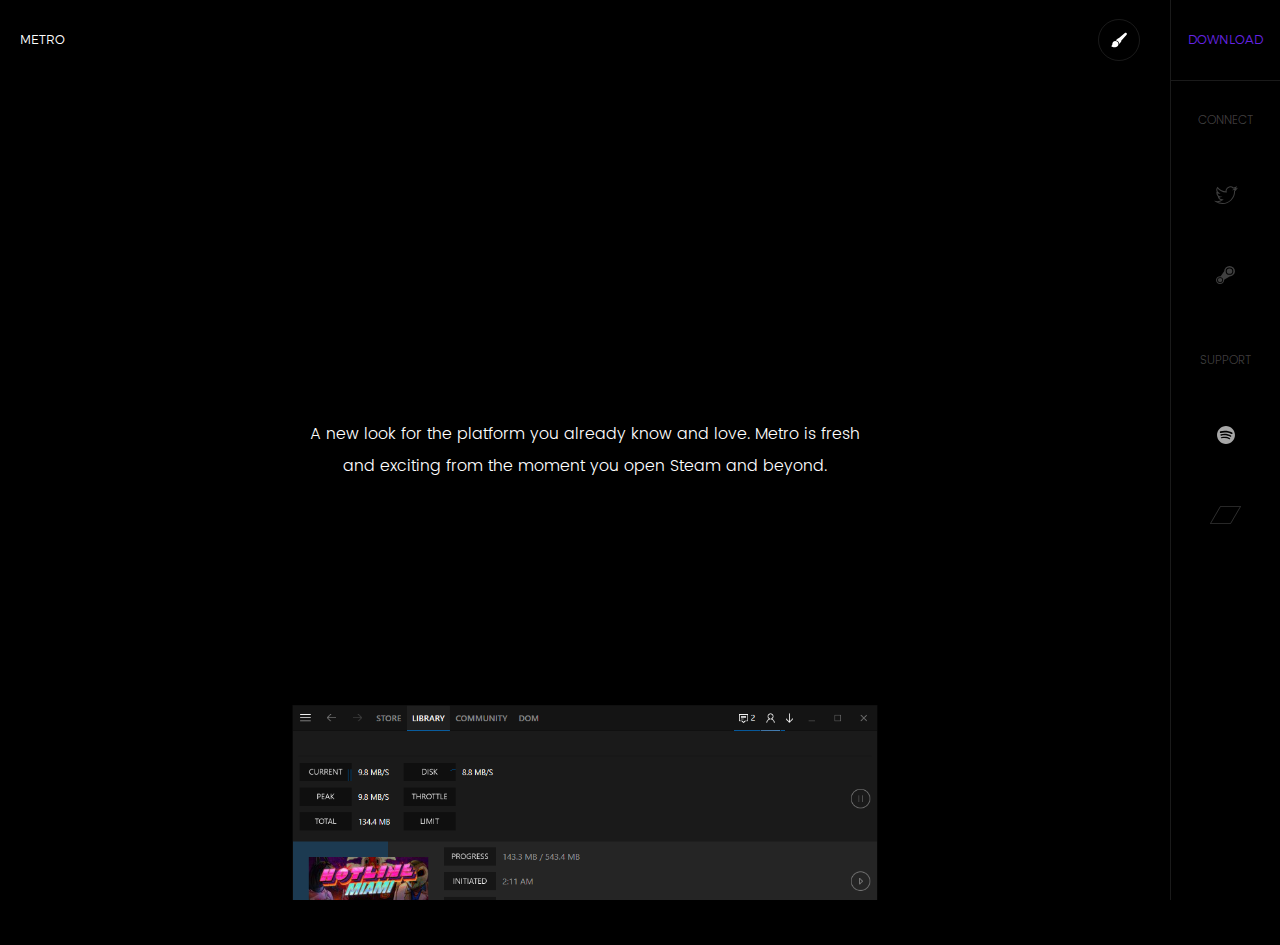
==== public/index.html @ 8f4e3777 "Add Firebase hosting support." ====
<!doctype html>
<html lang="en">
  <head>
    <meta charset="utf-8">
    <title>Metro</title>
    <meta name="description" content="Metro for Steam">
    <meta name="author" content="Dominic Minischetti">
    <meta name="viewport" content="width=device-width, height=device-height, initial-scale=1.0, minimum-scale=1.0, maximum-scale=1.0, user-scalable=no">
    <link rel="stylesheet" href="css/style.css">
    <link rel="shortcut icon" href="assets/favicon.ico" type="image/x-icon">
    <link rel="icon" href="assets/favicon.png" type="image/png">
    <script type="text/javascript">
			var _gaq = _gaq || [];
			_gaq.push(['_setAccount', 'UA-35796782-1']);
			_gaq.push(['_trackPageview']);

			(function() {
				var ga = document.createElement('script'); ga.type = 'text/javascript'; ga.async = true;
				ga.src = ('https:' == document.location.protocol ? 'https://ssl' : 'http://www') + '.google-analytics.com/ga.js';
				var s = document.getElementsByTagName('script')[0]; s.parentNode.insertBefore(ga, s);
			})();
		</script>
	    <script async src="//pagead2.googlesyndication.com/pagead/js/adsbygoogle.js"></script>
        <script>
             (adsbygoogle = window.adsbygoogle || []).push({
                  google_ad_client: "ca-pub-6558198868132040",
                  enable_page_level_ads: true
             });
        </script>
  </head>
  <body>
    <nav>
      <h1>Metro</h1>
      <!--
      <div>
        <span id="personalize-toggle" class="icon-container flash">
          <img class="icon" src="assets/brush.svg"/>
        </span>
      </div>
      -->
      <div>
        <a href="personalize" id="personalize-toggle" class="icon-container flash">
          <img class="icon" src="assets/brush.svg"/>
        </a>
      </div>
    </nav>
    <div class="video-container">
      <span class="action flash video-toggle">Close</span>
      <iframe width="1280" height="720" src="https://www.youtube.com/embed/JkU-_6MMcXQ?enablejsapi=1" frameborder="0" allowfullscreen></iframe>
      <div class="dim"></div>
    </div>
    <div id="personalize" class="personalize-container hidden">
      <span class="action flash">Save</span>
      <div class="section">
        <div class="row color">
          <span class="swatch"></span>
          <span class="swatch"></span>
          <span class="swatch"></span>
          <span class="swatch"></span>
          <span class="swatch"></span>
          <span class="swatch"></span>
          <span class="swatch"></span>
          <span class="swatch"></span>
        </div>
        <div class="row decal">
          <span class="swatch"></span>
          <span class="swatch"></span>
          <span class="swatch"></span>
          <span class="swatch"></span>
          <span class="swatch"></span>
          <span class="swatch"></span>
          <span class="swatch"></span>
          <span class="swatch"></span>
        </div>
        <div class="row list">
          <div class="fonts">
            <span>Segoe UI</span>
            <span>Segoe UI</span>
            <span>Segoe UI</span>
            <span>Segoe UI</span>
            <span>Segoe UI</span>
            <span>Segoe UI</span>
          </div>
        </div>
        <div class="row grid">
          <div class="option enabled">
            <div class="check">
              <img src="assets/check.svg"/>
            </div>
            <span>Display a Download Indicator</span>
          </div>
          <div class="option">
            <div class="check">
              <img src="assets/check.svg"/>
            </div>
            <span>Dim Uninstalled Artwork</span>
          </div>
        </div>
      </div>
    </div>
    <div id="home" class="container">
      <div class="section">
        <div class="content">
          <p>A new look for the platform you already know and love. Metro is fresh and exciting from the moment you open Steam and beyond.</p>
          <img src="assets/downloads.png"/>
        </div>
      </div>
      <div class="sidebar">
        <a href="https://github.com/minischetti/metro-for-steam/archive/v4.4.zip" class="item important flash">Download</a>
        <span class="item label">Connect</span>
        <a href="https://twitter.com/ThisIsDomDraper" target="_blank" class="item">
          <img class="icon" src="assets/twitter.svg"/>
        </a>
        <a href="http://steamcommunity.com/groups/metroforsteam" target="_blank" class="item">
          <img class="icon" src="assets/steam.svg"/>
        </a>
        <div class="item label tooltip-container">
          <span>Support</span>
          <div class="tooltip">
            <span>If you<img src="assets/heart.svg"/>Metro</span>
          </div>
        </div>
        <a href="https://open.spotify.com/artist/1GlPi96MqVKPUm0Aonkhw1/" target="_blank" class="item">
          <img class="icon" src="assets/spotify.svg"/>
        </a>
        <a href="https://domdraper.bandcamp.com/" target="_blank" class="item">
          <img class="icon" src="assets/bandcamp.svg"/>
        </a>
      </div>
    </div>
    <script src="js/jquery.js"></script>
    <script src="js/custom.js"></script>
  </body>
</html>
---- public/css/style.css ----
@font-face{font-family:'Montserrat';src:url("../fonts/Montserrat-Regular.woff") format('woff');src:url("../fonts/Montserrat-Regular.woff2") format('woff2')}@font-face{font-family:'Montserrat Light';src:url("../fonts/Montserrat-Light.woff") format('woff');src:url("../fonts/Montserrat-Light.woff2") format('woff2')}@font-face{font-family:'Poppins';src:local('Poppins Light'),local('Poppins-Light'),url("../fonts/Poppins.woff2") format('woff2'),url("../fonts/Poppins") format('woff')}.hidden{opacity:0;visibility:hidden}.visible{opacity:1;visibility:visible}#personalize-toggle,.button,.action,.label{cursor:pointer}::selection{color:#fff;background-color:#6624e2}html,body{margin:0;padding:0}html,body,.container,.dim{width:100%;height:100%}html{font-size:10px}body{font-family:'Poppins',sans-serif;font-size:1.6rem;font-weight:300;background-color:#000;color:#fff;overflow:hidden}h1,h2,h3{font-family:'Montserrat Light',sans-serif;font-weight:400;text-transform:uppercase}h1,h2{margin:0}h1{font-size:4.8rem}h2{text-align:center;font-size:3.6rem}h3{text-align:center;font-size:1.8rem}a{color:inherit;text-decoration:none}p{line-height:2}nav,nav div,.container,.section,.sidebar,.icon-container{display:flex}.content,.icon,nav h1,nav div{margin:auto}nav,.sidebar{box-sizing:border-box}nav{position:absolute;width:calc(100% - 12rem);height:8rem;padding:0 2rem 0 2rem;justify-content:space-between;z-index:3;}nav h1,nav div{flex:1}nav h1{user-select:none;pointer-events:none;font-size:1.2rem}nav div{justify-content:flex-end}nav .icon-container{width:4rem;height:4rem;border:1px solid rgba(255,255,255,0.1);border-radius:50%;z-index:0}.container{transition:.25s all ease}.shrink{opacity:0;visibility:hidden;transform:scale(.9)}.section{position:relative;width:100%;height:100%;}.section .button{display:inline-block;font-size:1.2rem;text-transform:uppercase;border:1px solid rgba(255,255,255,0.1);padding:1rem 2rem}.flash{position:relative;overflow:hidden;}.flash:after{z-index:0;transition:.25s all ease;content:"";position:absolute;top:50%;left:50%;transform:translate(-50%,-50%);top:0;width:100%;height:100%;background-color:rgba(255,255,255,0.1);transform:translate(-50%,-100%)}.flash:hover:after{transform:translate(-50%,100%)}.content{text-align:center;width:35%;}.content img{width:35%;position:absolute;left:50%;bottom:0;transform:translateX(-50%)}.sidebar{width:12rem;border-left:1px solid rgba(255,255,255,0.1);font-size:1.2rem;flex-direction:column;background-color:#000;}.sidebar .item{width:100%;height:8rem;min-height:8rem;line-height:8rem;text-align:center;text-transform:uppercase;color:rgba(255,255,255,0.25)}.sidebar .label{position:relative}.sidebar .tooltip-container .tooltip{animation:4s tooltipTeaser ease;opacity:0;visibility:hidden;color:rgba(255,255,255,0.25);position:absolute;top:0;right:75%;width:20rem;height:100%;background-color:rgba(255,255,255,0.05);z-index:-1;transition:.25s all ease;}.sidebar .tooltip-container .tooltip span img{animation:1s pulse infinite;vertical-align:sub;margin:0 .75rem}.sidebar .tooltip-container:hover .tooltip{opacity:1;visibility:visible;right:100%}.sidebar .important{font-family:'Montserrat Light',sans-serif;color:#6624e2;border-bottom:1px solid rgba(255,255,255,0.1)}.sidebar .item .icon{transition:.25s all ease;filter:grayscale(1)}.sidebar .item:hover .icon{filter:grayscale(0)}.video-container{position:fixed;z-index:3;top:0;left:0;width:100%;height:100%;transform:scale(1.1);opacity:0;visibility:hidden;transition:.25s all ease;background-color:#000;}.video-container.open{opacity:1;visibility:visible;transform:scale(1)}.video-container .dim{position:fixed;top:0;left:0;opacity:0;visibility:hidden;z-index:2}iframe{position:absolute;top:50%;left:50%;transform:translate(-50%,-50%);position:fixed;transition:.25s all ease;opacity:0;visibility:hidden;z-index:2;width:1280px;height:720px}.action{position:absolute;right:0;width:12rem;height:8rem;line-height:8rem;font-size:1.2rem;font-weight:600;color:#6624e2;text-transform:uppercase;text-align:center;border:1px solid rgba(255,255,255,0.1);border-top:0;border-right:0;z-index:3;background-color:#000}.open{opacity:1;visibility:visible}@media (max-width:1440px){.content{width:50%;}.content img{width:50%}}@media (max-width:1024px){.content{width:75%;}.content img{width:75%}}@media (max-width:768px){nav div,.sidebar{display:none}.content{width:90%;}.content img{width:90%}}@media (max-width:768px) and (orientation:landscape){.content{width:90%;}.content img{display:none}}.personalize-container{position:absolute;width:100%;height:100%;transition:.25s all ease;transform:scale(1.1);z-index:1;}.personalize-container .section{margin-right:12rem;display:flex;flex-direction:column;justify-content:center}.personalize-container.open{opacity:1;visibility:visible;transform:scale(1)}.personalize-container .dim{position:fixed;top:0;left:0;opacity:0;visibility:hidden;z-index:2}.list{box-sizing:border-box;font-family:'Montserrat Light';text-transform:uppercase;font-size:1.4rem;padding:0 2rem;}.list .fonts{display:flex;flex-direction:column;overflow:hidden}.list span{line-height:4rem}.row{display:flex;position:relative;margin:0 auto 2rem;}.row:after{position:absolute;font-family:'Montserrat Light';text-transform:uppercase;text-align:right;font-size:1.4rem;line-height:4rem;text-align:right;top:0;left:-10rem;width:9rem;height:100%;padding-right:1rem;box-sizing:border-box;}.color.row:after{content:"Color"}.decal.row:after{content:"Decal"}.list.row:after{content:"Font"}.grid.row:after{content:"Grid View"}.row.list{width:39rem;height:20rem;background-color:rgba(255,255,255,0.05)}.row.grid{font-family:'Montserrat Light';text-transform:uppercase;font-size:1.4rem;flex-direction:column;}.row.grid .option{display:flex;width:39rem;height:4rem;line-height:4rem;margin-bottom:1rem;color:rgba(255,255,255,0.1);}.row.grid .option .check{display:flex;width:4rem;height:4rem;margin-right:2rem;border:1px solid rgba(255,255,255,0.1);}.row.grid .option .check img{width:18px;opacity:0;visibility:hidden;margin:auto}.row.grid .option.enabled.option{color:#fff;}.row.grid .option.enabled.option img{opacity:1;visibility:visible}.row .swatch{-webkit-appearance:none;width:4rem;height:4rem;background-color:#f00;margin:0 1rem 0 0;}.row .swatch:checked,.row .swatch:active,.row .swatch:focus{outline:0}.row .swatch:checked{opacity:.5}.row .swatch:last-child{margin-right:0}@keyframes pulse{0%{transform:scale(1)}20%{transform:scale(1.1)}30%{transform:scale(1)}40%{transform:scale(1.1)}}@keyframes tooltipTeaser{25%{opacity:1;visibility:visible;right:100%}75%{opacity:1;visibility:visible;right:100%}}/*# sourceMappingURL=style.css.map */
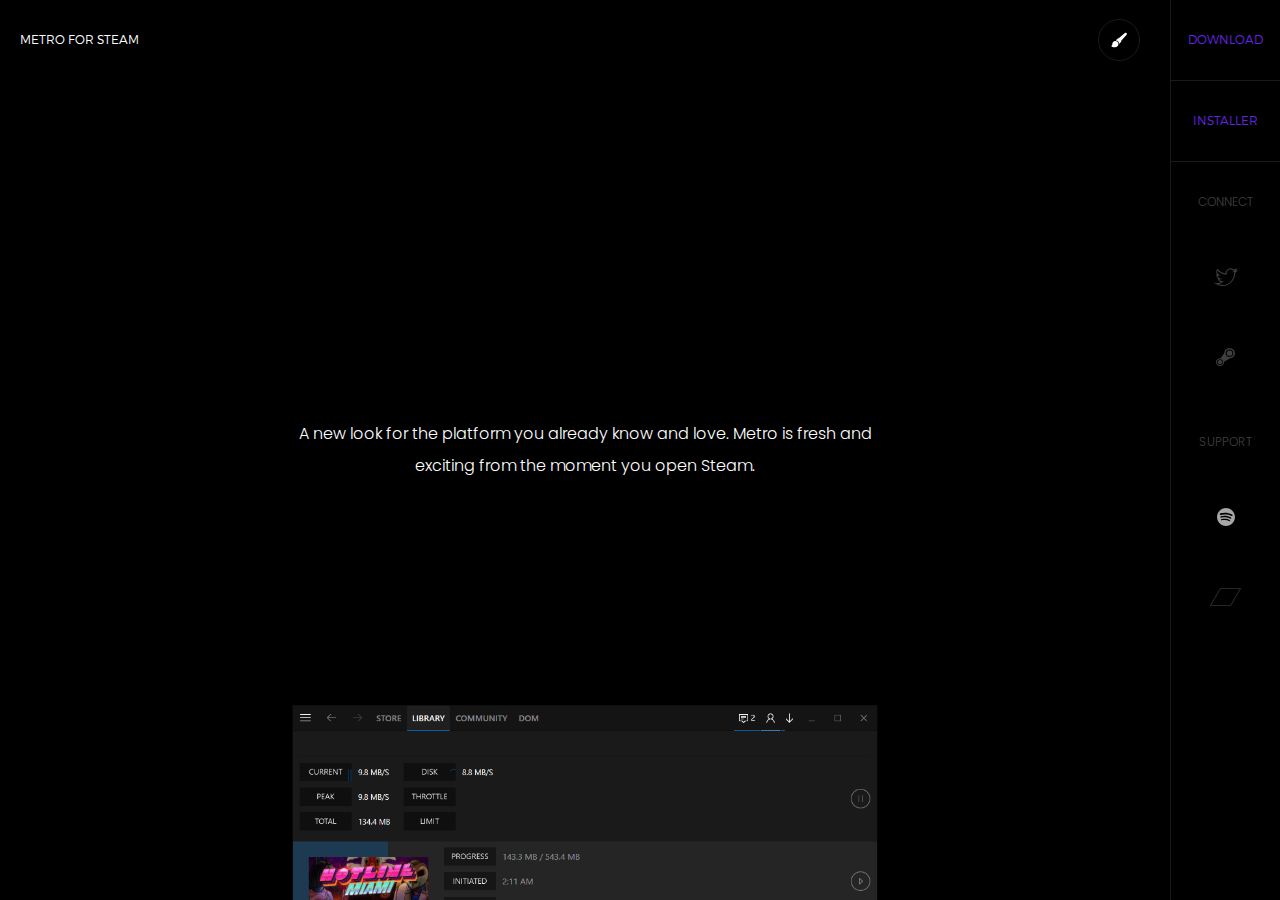
==== commit 1d37dc01: "Merge 812c21700e939344a6daa17116c84f346adaa1d4 into b29143282e7ecdccba667c930945826d27d6bf07" ====
--- a/public/index.html
+++ b/public/index.html
@@ -6,19 +6,21 @@
     <meta name="description" content="Metro for Steam">
     <meta name="author" content="Dominic Minischetti">
     <meta name="viewport" content="width=device-width, height=device-height, initial-scale=1.0, minimum-scale=1.0, maximum-scale=1.0, user-scalable=no">
-    <link rel="stylesheet" href="css/style.css">
-    <link rel="shortcut icon" href="assets/favicon.ico" type="image/x-icon">
-    <link rel="icon" href="assets/favicon.png" type="image/png">
+    <link rel="stylesheet" href="./css/style.css">
+    <link rel="shortcut icon" href="./assets/favicon.ico" type="image/x-icon">
+    <link rel="icon" href="./assets/favicon.png" type="image/png">
+    <link href="https://fonts.googleapis.com/css?family=Montserrat&display=swap" rel="stylesheet">
+    <link href="https://fonts.googleapis.com/css?family=Poppins:300,600&display=swap" rel="stylesheet">
     <script type="text/javascript">
-			var _gaq = _gaq || [];
-			_gaq.push(['_setAccount', 'UA-35796782-1']);
-			_gaq.push(['_trackPageview']);
+      var _gaq = _gaq || [];
+      _gaq.push(['_setAccount', 'UA-35796782-1']);
+      _gaq.push(['_trackPageview']);
 
-			(function() {
-				var ga = document.createElement('script'); ga.type = 'text/javascript'; ga.async = true;
-				ga.src = ('https:' == document.location.protocol ? 'https://ssl' : 'http://www') + '.google-analytics.com/ga.js';
-				var s = document.getElementsByTagName('script')[0]; s.parentNode.insertBefore(ga, s);
-			})();
+      (function() {
+        var ga = document.createElement('script'); ga.type = 'text/javascript'; ga.async = true;
+        ga.src = ('https:' == document.location.protocol ? 'https://ssl' : 'http://www') + '.google-analytics.com/ga.js';
+        var s = document.getElementsByTagName('script')[0]; s.parentNode.insertBefore(ga, s);
+      })();
 		</script>
 	    <script async src="//pagead2.googlesyndication.com/pagead/js/adsbygoogle.js"></script>
         <script>
@@ -30,83 +32,24 @@
   </head>
   <body>
     <nav>
-      <h1>Metro</h1>
-      <!--
+      <h1>Metro for Steam</h1>
       <div>
-        <span id="personalize-toggle" class="icon-container flash">
-          <img class="icon" src="assets/brush.svg"/>
-        </span>
-      </div>
-      -->
-      <div>
-        <a href="personalize" id="personalize-toggle" class="icon-container flash">
+        <a href="personalize/index.html" id="personalize-toggle" class="icon-container flash">
           <img class="icon" src="assets/brush.svg"/>
         </a>
       </div>
     </nav>
-    <div class="video-container">
-      <span class="action flash video-toggle">Close</span>
-      <iframe width="1280" height="720" src="https://www.youtube.com/embed/JkU-_6MMcXQ?enablejsapi=1" frameborder="0" allowfullscreen></iframe>
-      <div class="dim"></div>
-    </div>
-    <div id="personalize" class="personalize-container hidden">
-      <span class="action flash">Save</span>
-      <div class="section">
-        <div class="row color">
-          <span class="swatch"></span>
-          <span class="swatch"></span>
-          <span class="swatch"></span>
-          <span class="swatch"></span>
-          <span class="swatch"></span>
-          <span class="swatch"></span>
-          <span class="swatch"></span>
-          <span class="swatch"></span>
-        </div>
-        <div class="row decal">
-          <span class="swatch"></span>
-          <span class="swatch"></span>
-          <span class="swatch"></span>
-          <span class="swatch"></span>
-          <span class="swatch"></span>
-          <span class="swatch"></span>
-          <span class="swatch"></span>
-          <span class="swatch"></span>
-        </div>
-        <div class="row list">
-          <div class="fonts">
-            <span>Segoe UI</span>
-            <span>Segoe UI</span>
-            <span>Segoe UI</span>
-            <span>Segoe UI</span>
-            <span>Segoe UI</span>
-            <span>Segoe UI</span>
-          </div>
-        </div>
-        <div class="row grid">
-          <div class="option enabled">
-            <div class="check">
-              <img src="assets/check.svg"/>
-            </div>
-            <span>Display a Download Indicator</span>
-          </div>
-          <div class="option">
-            <div class="check">
-              <img src="assets/check.svg"/>
-            </div>
-            <span>Dim Uninstalled Artwork</span>
-          </div>
-        </div>
-      </div>
-    </div>
     <div id="home" class="container">
       <div class="section">
         <div class="content">
-          <p>A new look for the platform you already know and love. Metro is fresh and exciting from the moment you open Steam and beyond.</p>
+          <p>A new look for the platform you already know and love. Metro is fresh and exciting from the moment you open Steam.</p>
           <img src="assets/downloads.png"/>
         </div>
       </div>
       <div class="sidebar">
         <a href="https://github.com/minischetti/metro-for-steam/archive/v4.4.zip" class="item important flash">Download</a>
+        <a href="https://github.com/henrikx/metroskininstaller/releases/latest/download/Metro.Skin.Updater.Tool.exe"
+        class="item important flash">Installer</a>
         <span class="item label">Connect</span>
         <a href="https://twitter.com/ThisIsDomDraper" target="_blank" class="item">
           <img class="icon" src="assets/twitter.svg"/>
@@ -128,7 +71,5 @@
         </a>
       </div>
     </div>
-    <script src="js/jquery.js"></script>
-    <script src="js/custom.js"></script>
   </body>
 </html>
